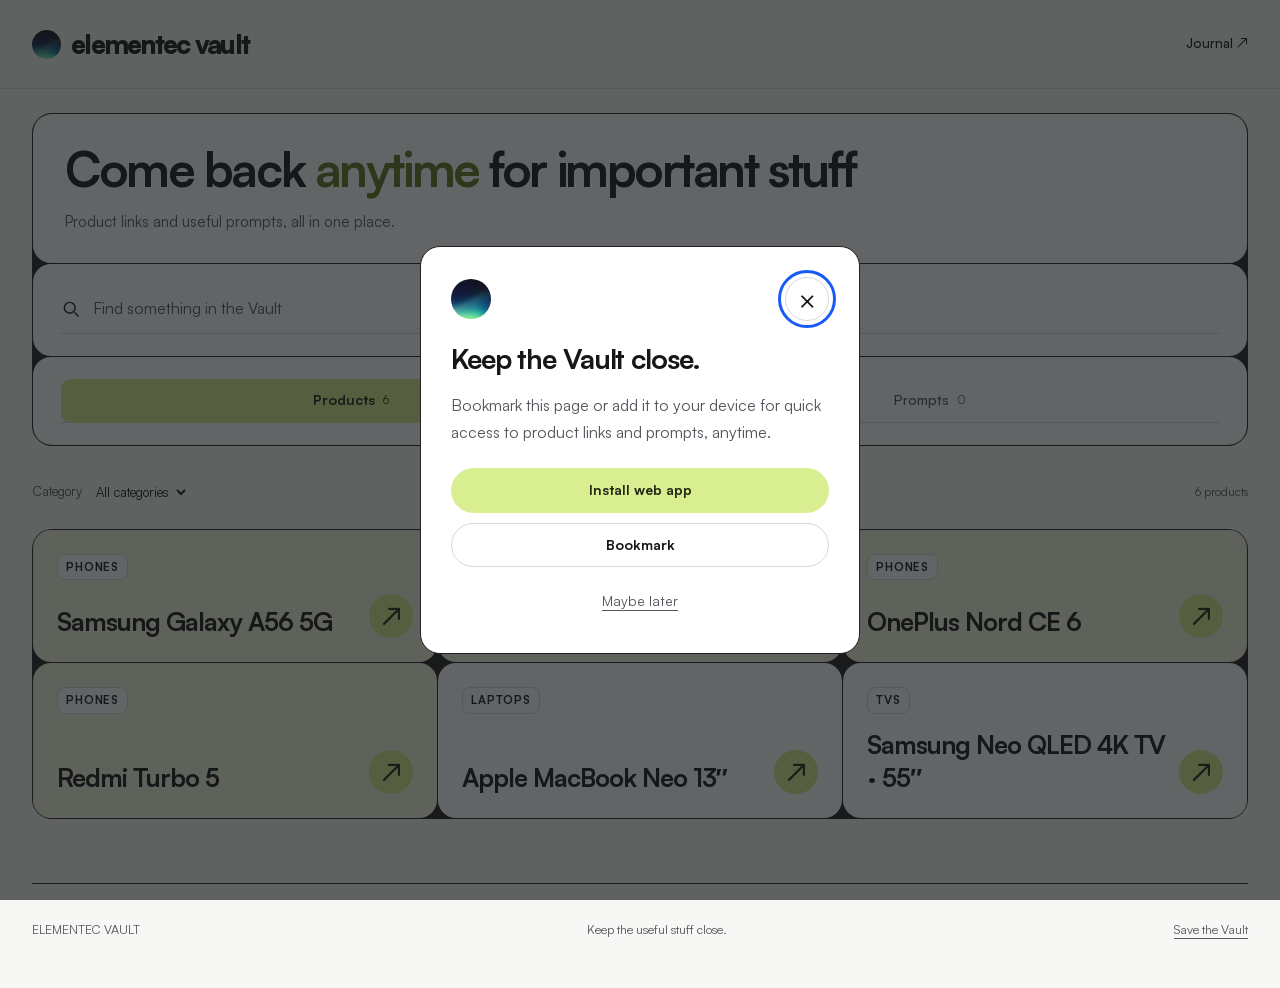
==== site/index.html @ 473de211 "Group reel products by saved Journal theme colors" ====
<!doctype html>
<html lang="en">
<head>
  <meta charset="utf-8">
  <meta name="viewport" content="width=device-width, initial-scale=1">
  <meta name="description" content="Find product links and copy useful prompts from Elementec.">
  <meta name="theme-color" content="#f7f7f5" media="(prefers-color-scheme: light)">
  <meta name="theme-color" content="#191a1c" media="(prefers-color-scheme: dark)">
  <title>Elementec Vault</title>
  <link rel="icon" href="brand/header-blue-lime.jpg" type="image/jpeg"><link rel="preload" href="fonts/Satoshi-Variable.woff2" as="font" type="font/woff2" crossorigin>
  <link rel="manifest" href="manifest.webmanifest"><link rel="apple-touch-icon" href="brand/apple-touch-icon.png"><meta name="apple-mobile-web-app-title" content="Vault">
  <link rel="stylesheet" href="styles.css?v=reel-colors-1">
  <script type="module" src="app.mjs?v=reel-colors-1"></script>
</head>
<body>
  <a class="skip" href="#library">Skip to the Vault</a>
  <header class="masthead"><a class="brand" href="./" aria-label="Elementec Vault home"><span class="brand-mark" aria-hidden="true"></span><span class="brand-text"><strong>elementec vault</strong></span></a><a class="parent-link" href="https://elementec.co/journal">Journal ↗</a></header>
  <main>
    <p id="preview-note" class="notice" hidden>Preview examples only. These are not Elementec product recommendations.</p>
    <section id="library" aria-label="The Vault">
      <div class="discovery">
    <section class="intro"><h1>Come back <span class="accent-text">anytime</span> for important stuff</h1><p>Product links and useful prompts, all in one place.</p></section>
      <div class="search-panel"><label class="search"><span class="sr-only">Search the Vault</span><svg viewBox="0 0 24 24" width="20" height="20" aria-hidden="true"><circle cx="10.5" cy="10.5" r="6.5"/><path d="m16 16 5 5"/></svg><input id="search" type="search" placeholder="Find something in the Vault" autocomplete="off"></label></div>
      <div class="toolbar"><div class="tabs" role="tablist" aria-label="Browse the Vault"><button id="products-tab" type="button" role="tab" aria-selected="true" aria-controls="results" data-type="product">Products <span id="products-count">0</span></button><button id="prompts-tab" type="button" role="tab" aria-selected="false" aria-controls="results" tabindex="-1" data-type="prompt">Prompts <span id="prompts-count">0</span></button></div></div>
      </div>
      <div class="results-heading"><label class="category-label">Category <select id="category"><option value="">All categories</option></select></label><p id="results-count" aria-live="polite"></p></div>
      <div id="results" class="results" role="tabpanel" aria-labelledby="products-tab" aria-busy="true"><p class="state">Opening the Vault…</p></div>
    </section>
  </main>
  <footer><span>ELEMENTEC VAULT</span><span>Keep the useful stuff close.</span><button id="save-vault" class="footer-save" type="button">Save the Vault</button></footer>
  <dialog id="prompt-dialog"><div class="dialog-top"><span class="eyebrow" id="prompt-category">PROMPT</span><button id="close-dialog" class="icon-button" type="button" aria-label="Close prompt">×</button></div><h2 id="prompt-title"></h2><p id="prompt-description"></p><pre id="prompt-text"></pre><div class="dialog-actions"><button id="copy-prompt" class="button primary" type="button">Copy prompt</button><button id="copy-link" class="button secondary" type="button">Copy link</button></div><p id="copy-feedback" class="feedback" aria-live="polite"></p></dialog>
  <dialog id="quick-access-dialog" class="quick-access-dialog" aria-labelledby="quick-access-title" aria-describedby="quick-access-description">
    <div class="dialog-top"><span class="brand-mark" aria-hidden="true"></span><button id="close-quick-access" class="icon-button" type="button" aria-label="Close save reminder" autofocus>×</button></div>
    <h2 id="quick-access-title">Keep the Vault close.</h2>
    <p id="quick-access-description">Bookmark this page or add it to your device for quick access to product links and prompts, anytime.</p>
    <div class="quick-access-actions"><button id="install-vault" class="button primary" type="button">Install web app</button><button id="bookmark-vault" class="button secondary" type="button">Bookmark</button></div>
    <section id="quick-help" class="quick-help" aria-live="polite" hidden><h3 id="quick-help-title"></h3><p id="quick-help-text"></p></section>
    <button id="later-quick-access" class="later-button" type="button">Maybe later</button>
  </dialog>
  <noscript><p class="notice">Enable JavaScript to browse products and copy prompts.</p></noscript>
</body>
</html>
---- site/styles.css ----
/* Match the live Elementec Journal at /journal, checked 9 October 2026. */
@font-face{font-family:Satoshi;src:url("fonts/Satoshi-Variable.woff2") format("woff2");font-style:normal;font-weight:300 900;font-display:swap}
:root{
  color-scheme:light dark;
  --canvas:#f7f7f5;--surface:#fff;--ink:#161719;--muted:#55565d;
  --line:#d9d9de;--seam:#202124;--soft:#eae9f1;--focus:#195bf4;
  --primary:#d9ed91;--primary-ink:#222a14;--accent:#607620;
  font-family:Satoshi,Arial,sans-serif;font-synthesis:none;
  color:var(--ink);background:var(--canvas);
}
@media(prefers-color-scheme:dark){:root{
  --canvas:#191a1c;--surface:#232427;--ink:#f2f2ed;--muted:#b8b9c0;
  --line:#45464c;--seam:#75777e;--soft:#2c2b38;--focus:#9bbcff;--accent:#d9ed91;
}}
*{box-sizing:border-box}body{margin:0;background:var(--canvas);line-height:1.6}
button,input,select,textarea{font:inherit}a{color:inherit}button{cursor:pointer}button:disabled{cursor:wait;opacity:.65}
:focus-visible{outline:3px solid var(--focus);outline-offset:4px}[hidden]{display:none!important}
::selection{background:var(--primary);color:var(--primary-ink)}
.masthead{max-width:1280px;margin:auto;min-height:73px;padding:14px 20px;display:flex;align-items:center;justify-content:space-between;gap:14px;border-bottom:1px solid var(--line)}
.brand{display:flex;align-items:center;gap:10px;min-height:44px;text-decoration:none}
.brand-mark{width:29px;height:29px;background:url("brand/header-blue-lime.jpg") center/cover;border-radius:50%;flex-shrink:0}
.brand-text{display:flex;align-items:center;gap:16px}.brand-text strong{font-size:1.5rem;font-weight:900;letter-spacing:-.065em;line-height:1.2}
.brand-sub{border-left:1px solid var(--line);padding-left:16px;color:var(--muted);font-size:.8rem}
.parent-link{display:inline-flex;align-items:center;gap:8px;min-height:44px;font-size:.8rem;font-weight:500;text-decoration:none}.parent-link:hover{text-decoration:underline;text-underline-offset:5px}
main{max-width:1280px;margin:auto;padding:0 20px 40px}.context-line{display:flex;justify-content:space-between;gap:14px;padding:12px 0;font-size:.72rem;color:var(--muted)}
.discovery{background:var(--seam);border:1px solid var(--seam);border-radius:20px;overflow:hidden;margin-bottom:16px}
.intro{padding:22px;background:var(--surface);border-radius:18px}.eyebrow{color:var(--ink);font-size:.72rem;font-weight:700;letter-spacing:.09em;line-height:1.6;margin:0 0 14px;text-transform:uppercase}
.intro h1{font-size:2rem;font-weight:700;line-height:1.12;letter-spacing:-.05em;overflow-wrap:anywhere;margin:0}.intro>p:last-child{display:none;color:var(--muted);font-size:.95rem;margin:14px 0 0}
.search-panel{background:var(--surface);border-radius:18px;padding:16px 18px;margin-top:1px}
.toolbar{background:var(--surface);border-radius:18px;padding:16px 18px;display:flex;flex-direction:column;gap:14px;margin-top:1px}
.tabs{display:flex;border-bottom:1px solid var(--line)}.tabs button{flex:1;display:flex;justify-content:center;align-items:center;gap:8px;min-height:44px;padding:8px 4px;border:0;border-bottom:2px solid transparent;background:transparent;color:var(--muted);font-size:.875rem;font-weight:500;margin-bottom:-1px}
.tabs button[aria-selected=true]{color:var(--primary-ink);font-weight:700;background:var(--primary);border-bottom-color:var(--primary);border-radius:10px}.tabs button[aria-selected=true] span{color:inherit}.tabs button span{color:var(--muted);font-size:.75rem;font-weight:400}
.search{display:flex;align-items:center;gap:12px;min-height:48px;border-bottom:1px solid var(--line)}.search svg{stroke:var(--ink);fill:none;stroke-width:1.7;flex-shrink:0}.search input{width:100%;min-width:0;border:0;border-radius:0;background:transparent;color:var(--ink);padding:10px 0;font-size:1rem}.search input::placeholder{color:var(--muted);opacity:1}.search input:focus{outline:none}.search:focus-within{outline:2px solid var(--focus);outline-offset:4px}
.results-heading{min-height:60px;display:grid;grid-template-columns:minmax(0,1fr) auto;align-items:center;gap:0 10px;padding:0 0 14px;font-size:.8125rem;color:var(--muted)}.results-heading p{grid-column:2;grid-row:1;margin:0;white-space:nowrap;font-size:.75rem}.category-label{display:flex;align-items:center;gap:6px;min-width:0}.category-label select{min-width:0;max-width:155px;min-height:44px;padding:8px 4px;border:0;border-radius:8px;background:var(--canvas);color:var(--ink);font-size:.8125rem}
.grid{display:grid;grid-template-columns:repeat(2,minmax(0,1fr));gap:1px;padding:1px;background:var(--seam);border-radius:20px;overflow:hidden}
.card{min-width:0;padding:14px 12px;display:flex;flex-direction:column;background:var(--surface);border-radius:18px;scroll-margin-top:24px}
.card-image{width:100%;height:clamp(100px,30vw,160px);object-fit:contain;background:#fff;border-radius:12px;margin:0 0 14px}
.card-meta{display:flex;flex-wrap:wrap;align-items:center;gap:5px 7px;margin-bottom:10px;font-size:.6875rem;color:var(--muted)}.category{display:inline-block;max-width:100%;padding:3px 8px;border:1px solid var(--line);border-radius:8px;background:var(--surface);text-transform:uppercase;letter-spacing:.075em;font-weight:700;color:var(--ink);overflow-wrap:anywhere}.affiliate-label{color:var(--muted);font-size:.6875rem}
.card h2{font-size:clamp(1rem,4.1vw,1.25rem);font-weight:700;letter-spacing:-.04em;line-height:1.3;overflow-wrap:anywhere;margin:0}
.card-bottom{margin-top:auto;display:grid;grid-template-columns:minmax(0,1fr) 44px;align-items:end;gap:8px}.card-action{display:inline-flex;align-items:center;justify-content:center;width:44px;height:44px;min-width:44px;min-height:44px;padding:0;border:0;border-radius:50%;background:var(--primary);color:var(--primary-ink);font-size:1.5rem;font-weight:700;line-height:1;text-decoration:none}.card-action:hover{filter:brightness(.95)}.card-date{font-size:.6875rem;color:var(--muted)}
.state{grid-column:1/-1;margin:0;padding:36px 22px;background:var(--surface);border-radius:18px;color:var(--muted);text-align:center;line-height:1.75}.state strong{display:block;color:var(--ink);font-size:1.25rem;font-weight:700;letter-spacing:-.04em;margin-bottom:8px}
.affiliate-note{color:var(--muted);font-size:.8125rem;line-height:1.7;margin:20px 0 0}.notice{background:var(--soft);border:1px solid var(--line);border-radius:14px;padding:16px 18px;font-size:.875rem;line-height:1.7}.feedback{color:var(--muted);font-size:.875rem;min-height:1.4em}
body>footer{width:min(1216px,calc(100% - 40px));margin:auto;padding:24px 0 36px;border-top:1px solid var(--seam);color:var(--muted);display:flex;flex-wrap:wrap;justify-content:space-between;gap:16px;font-size:.78rem}
dialog{background:var(--surface);color:var(--ink);border:1px solid var(--seam);border-radius:20px;padding:22px;width:min(650px,calc(100% - 28px));max-height:85dvh}dialog::backdrop{background:#161719aa}.dialog-top{display:flex;align-items:center;justify-content:space-between;gap:12px}.dialog-top .eyebrow{margin:0}.icon-button{width:44px;height:44px;border:1px solid var(--line);border-radius:50%;background:var(--surface);color:var(--ink);font-size:1.75rem}dialog h2{font-size:1.75rem;font-weight:700;letter-spacing:-.04em;line-height:1.25;margin:24px 0 12px}dialog>p{color:var(--muted);line-height:1.7}pre{font:inherit;font-size:1rem;white-space:pre-wrap;overflow-wrap:anywhere;line-height:1.7;padding:18px;background:var(--soft);border:1px solid var(--line);border-radius:12px;max-height:40dvh;overflow:auto}.dialog-actions{display:flex;flex-wrap:wrap;gap:10px}
.button{min-height:44px;display:inline-flex;justify-content:center;align-items:center;padding:10px 18px;border:1px solid var(--line);border-radius:100px;font-size:.875rem;font-weight:700;text-decoration:none}.primary{background:var(--primary);border-color:var(--primary);color:var(--primary-ink)}.secondary{background:var(--surface);color:var(--ink)}.sr-only{position:absolute;width:1px;height:1px;padding:0;margin:-1px;overflow:hidden;clip:rect(0,0,0,0);white-space:nowrap;border:0}.skip{position:absolute;left:16px;top:-80px;z-index:5;background:var(--surface);border-radius:8px;padding:12px 18px}.skip:focus{top:12px}
@media(min-width:601px){.masthead{padding:22px 32px}.brand-text strong{font-size:1.65rem}.parent-link{font-size:.83rem}main{padding:0 32px 64px}.context-line{padding:14px 0;font-size:.75rem}.intro{padding:28px 32px}.intro h1{font-size:clamp(2rem,3.8vw,3.1rem)}.intro>p:last-child{display:block}.toolbar,.search-panel{padding:22px 28px}.tabs,.search{min-width:0}.discovery{margin-bottom:23px}.card{padding:24px}.card-image{height:180px;margin-bottom:24px}.card-meta{font-size:.72rem;margin-bottom:14px}.card h2{font-size:1.6rem}.card-date{font-size:.75rem}body>footer{width:min(1216px,calc(100% - 64px))}dialog{padding:30px}}
@media(min-width:1050px){.grid{grid-template-columns:repeat(auto-fit,minmax(min(100%,350px),1fr))}}
@media(max-width:600px){.brand-sub,.context-line>span:last-child{display:none}}
@media(max-width:360px){main{padding-inline:14px}.masthead{padding-inline:14px}.intro{padding:20px}.intro h1{font-size:1.875rem}.card{padding:12px 10px}.category-label{font-size:.75rem}.category-label select{max-width:130px}body>footer{width:calc(100% - 28px)}}
@media(prefers-reduced-motion:reduce){*{scroll-behavior:auto!important;transition:none!important}}
/* All entries share one grid; a selected collection keeps its title inside its island. */
.results{display:flex;flex-direction:column;gap:28px}
.results>.state{border:1px solid var(--line)}
.collection-heading{display:flex;flex-wrap:wrap;justify-content:space-between;align-items:center;gap:6px 18px;padding:16px 18px}
.collection-summary{display:flex;flex-direction:column;gap:4px;min-width:0}.collection-count{font-size:.75rem;color:var(--muted)}
.collection-heading h2,.other-heading{font-size:1.25rem;font-weight:700;letter-spacing:-.04em;line-height:1.3;margin:0;overflow-wrap:anywhere}
.collection-links{display:flex;flex-wrap:wrap;gap:18px}.collection-links a{min-height:44px;display:inline-flex;align-items:center;font-size:.8125rem;font-weight:700;text-underline-offset:4px}
.other-heading{margin:0}.collection{min-width:0;background:var(--surface);border:1px solid var(--seam);border-radius:20px;overflow:hidden}.collection>.grid{border-radius:0;padding:0}.accent-text{color:var(--accent)}#library{margin-top:20px}
@media(min-width:601px){.collection-heading{padding:22px 24px}.collection-heading h2,.other-heading{font-size:1.6rem}#library{margin-top:24px}}

/* First-visit quick access reminder uses the same Journal surfaces and accent. */
.quick-access-dialog{width:min(440px,calc(100% - 28px))}.quick-access-dialog .brand-mark{width:40px;height:40px}.quick-access-dialog h2{margin-top:20px}.quick-access-dialog>p{margin-bottom:22px}.quick-access-actions{display:grid;grid-template-columns:1fr;gap:10px}.quick-help{margin-top:18px;padding:16px;background:var(--soft);border:1px solid var(--line);border-radius:14px}.quick-help h3{margin:0 0 8px;font-size:1rem}.quick-help p{margin:0;font-size:.9rem;line-height:1.7;color:var(--muted)}.later-button,.footer-save{border:0;background:transparent;color:var(--muted);font-size:.875rem;min-height:44px;padding:8px 0;cursor:pointer;text-decoration:underline;text-underline-offset:4px}.later-button{display:block;margin:12px auto 0}.footer-save{font-size:.78rem;padding:0}body>footer{align-items:center}

.results>.grid{width:100%}@media(min-width:601px){.results-heading{display:flex;gap:16px}.results-heading p{margin-left:auto}}

/* Reel colors use existing Journal lavender, lime, and blue theme tokens. */
.card[data-reel-color="lavender"]{background:var(--soft)}.card[data-reel-color="lime"]{background:color-mix(in srgb,var(--primary) 30%,var(--surface))}.card[data-reel-color="blue"]{background:color-mix(in srgb,var(--focus) 20%,var(--surface))}
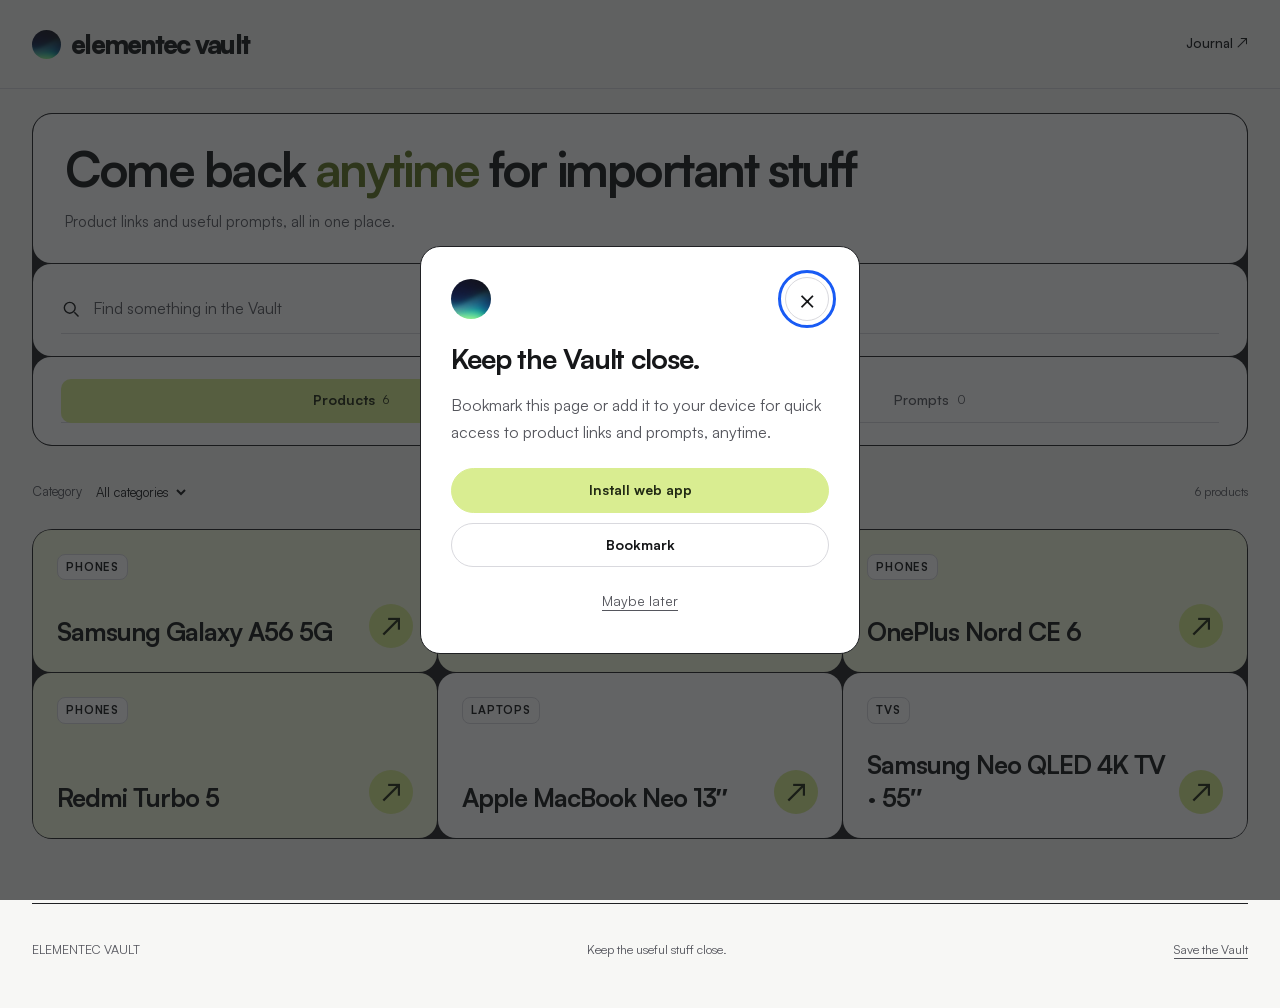
==== commit 41a136b0: "Overlay category badges on card images" ====
--- a/site/index.html
+++ b/site/index.html
@@ -9,8 +9,8 @@
   <title>Elementec Vault</title>
   <link rel="icon" href="brand/header-blue-lime.jpg" type="image/jpeg"><link rel="preload" href="fonts/Satoshi-Variable.woff2" as="font" type="font/woff2" crossorigin>
   <link rel="manifest" href="manifest.webmanifest"><link rel="apple-touch-icon" href="brand/apple-touch-icon.png"><meta name="apple-mobile-web-app-title" content="Vault">
-  <link rel="stylesheet" href="styles.css?v=reel-colors-1">
-  <script type="module" src="app.mjs?v=reel-colors-1"></script>
+  <link rel="stylesheet" href="styles.css?v=category-overlay-1">
+  <script type="module" src="app.mjs?v=category-overlay-1"></script>
 </head>
 <body>
   <a class="skip" href="#library">Skip to the Vault</a>
--- a/site/styles.css
+++ b/site/styles.css
@@ -34,8 +34,8 @@
 .results-heading{min-height:60px;display:grid;grid-template-columns:minmax(0,1fr) auto;align-items:center;gap:0 10px;padding:0 0 14px;font-size:.8125rem;color:var(--muted)}.results-heading p{grid-column:2;grid-row:1;margin:0;white-space:nowrap;font-size:.75rem}.category-label{display:flex;align-items:center;gap:6px;min-width:0}.category-label select{min-width:0;max-width:155px;min-height:44px;padding:8px 4px;border:0;border-radius:8px;background:var(--canvas);color:var(--ink);font-size:.8125rem}
 .grid{display:grid;grid-template-columns:repeat(2,minmax(0,1fr));gap:1px;padding:1px;background:var(--seam);border-radius:20px;overflow:hidden}
 .card{min-width:0;padding:14px 12px;display:flex;flex-direction:column;background:var(--surface);border-radius:18px;scroll-margin-top:24px}
-.card-image{width:100%;height:clamp(100px,30vw,160px);object-fit:contain;background:#fff;border-radius:12px;margin:0 0 14px}
-.card-meta{display:flex;flex-wrap:wrap;align-items:center;gap:5px 7px;margin-bottom:10px;font-size:.6875rem;color:var(--muted)}.category{display:inline-block;max-width:100%;padding:3px 8px;border:1px solid var(--line);border-radius:8px;background:var(--surface);text-transform:uppercase;letter-spacing:.075em;font-weight:700;color:var(--ink);overflow-wrap:anywhere}.affiliate-label{color:var(--muted);font-size:.6875rem}
+.card-media{position:relative;margin-bottom:14px;font-size:.6875rem}.card-image{display:block;width:100%;height:clamp(100px,30vw,160px);object-fit:contain;background:#fff;border-radius:12px}.card-media.has-image>.category{position:absolute;top:8px;left:8px;max-width:calc(100% - 16px)}
+.category{display:inline-block;max-width:100%;padding:3px 8px;border:1px solid var(--line);border-radius:8px;background:var(--surface);text-transform:uppercase;letter-spacing:.075em;font-weight:700;color:var(--ink);overflow-wrap:anywhere}.affiliate-label{color:var(--muted);font-size:.6875rem}
 .card h2{font-size:clamp(1rem,4.1vw,1.25rem);font-weight:700;letter-spacing:-.04em;line-height:1.3;overflow-wrap:anywhere;margin:0}
 .card-bottom{margin-top:auto;display:grid;grid-template-columns:minmax(0,1fr) 44px;align-items:end;gap:8px}.card-action{display:inline-flex;align-items:center;justify-content:center;width:44px;height:44px;min-width:44px;min-height:44px;padding:0;border:0;border-radius:50%;background:var(--primary);color:var(--primary-ink);font-size:1.5rem;font-weight:700;line-height:1;text-decoration:none}.card-action:hover{filter:brightness(.95)}.card-date{font-size:.6875rem;color:var(--muted)}
 .state{grid-column:1/-1;margin:0;padding:36px 22px;background:var(--surface);border-radius:18px;color:var(--muted);text-align:center;line-height:1.75}.state strong{display:block;color:var(--ink);font-size:1.25rem;font-weight:700;letter-spacing:-.04em;margin-bottom:8px}
@@ -43,7 +43,7 @@
 body>footer{width:min(1216px,calc(100% - 40px));margin:auto;padding:24px 0 36px;border-top:1px solid var(--seam);color:var(--muted);display:flex;flex-wrap:wrap;justify-content:space-between;gap:16px;font-size:.78rem}
 dialog{background:var(--surface);color:var(--ink);border:1px solid var(--seam);border-radius:20px;padding:22px;width:min(650px,calc(100% - 28px));max-height:85dvh}dialog::backdrop{background:#161719aa}.dialog-top{display:flex;align-items:center;justify-content:space-between;gap:12px}.dialog-top .eyebrow{margin:0}.icon-button{width:44px;height:44px;border:1px solid var(--line);border-radius:50%;background:var(--surface);color:var(--ink);font-size:1.75rem}dialog h2{font-size:1.75rem;font-weight:700;letter-spacing:-.04em;line-height:1.25;margin:24px 0 12px}dialog>p{color:var(--muted);line-height:1.7}pre{font:inherit;font-size:1rem;white-space:pre-wrap;overflow-wrap:anywhere;line-height:1.7;padding:18px;background:var(--soft);border:1px solid var(--line);border-radius:12px;max-height:40dvh;overflow:auto}.dialog-actions{display:flex;flex-wrap:wrap;gap:10px}
 .button{min-height:44px;display:inline-flex;justify-content:center;align-items:center;padding:10px 18px;border:1px solid var(--line);border-radius:100px;font-size:.875rem;font-weight:700;text-decoration:none}.primary{background:var(--primary);border-color:var(--primary);color:var(--primary-ink)}.secondary{background:var(--surface);color:var(--ink)}.sr-only{position:absolute;width:1px;height:1px;padding:0;margin:-1px;overflow:hidden;clip:rect(0,0,0,0);white-space:nowrap;border:0}.skip{position:absolute;left:16px;top:-80px;z-index:5;background:var(--surface);border-radius:8px;padding:12px 18px}.skip:focus{top:12px}
-@media(min-width:601px){.masthead{padding:22px 32px}.brand-text strong{font-size:1.65rem}.parent-link{font-size:.83rem}main{padding:0 32px 64px}.context-line{padding:14px 0;font-size:.75rem}.intro{padding:28px 32px}.intro h1{font-size:clamp(2rem,3.8vw,3.1rem)}.intro>p:last-child{display:block}.toolbar,.search-panel{padding:22px 28px}.tabs,.search{min-width:0}.discovery{margin-bottom:23px}.card{padding:24px}.card-image{height:180px;margin-bottom:24px}.card-meta{font-size:.72rem;margin-bottom:14px}.card h2{font-size:1.6rem}.card-date{font-size:.75rem}body>footer{width:min(1216px,calc(100% - 64px))}dialog{padding:30px}}
+@media(min-width:601px){.masthead{padding:22px 32px}.brand-text strong{font-size:1.65rem}.parent-link{font-size:.83rem}main{padding:0 32px 64px}.context-line{padding:14px 0;font-size:.75rem}.intro{padding:28px 32px}.intro h1{font-size:clamp(2rem,3.8vw,3.1rem)}.intro>p:last-child{display:block}.toolbar,.search-panel{padding:22px 28px}.tabs,.search{min-width:0}.discovery{margin-bottom:23px}.card{padding:24px}.card-image{height:180px}.card-media{font-size:.72rem;margin-bottom:24px}.card h2{font-size:1.6rem}.card-date{font-size:.75rem}body>footer{width:min(1216px,calc(100% - 64px))}dialog{padding:30px}}
 @media(min-width:1050px){.grid{grid-template-columns:repeat(auto-fit,minmax(min(100%,350px),1fr))}}
 @media(max-width:600px){.brand-sub,.context-line>span:last-child{display:none}}
 @media(max-width:360px){main{padding-inline:14px}.masthead{padding-inline:14px}.intro{padding:20px}.intro h1{font-size:1.875rem}.card{padding:12px 10px}.category-label{font-size:.75rem}.category-label select{max-width:130px}body>footer{width:calc(100% - 28px)}}
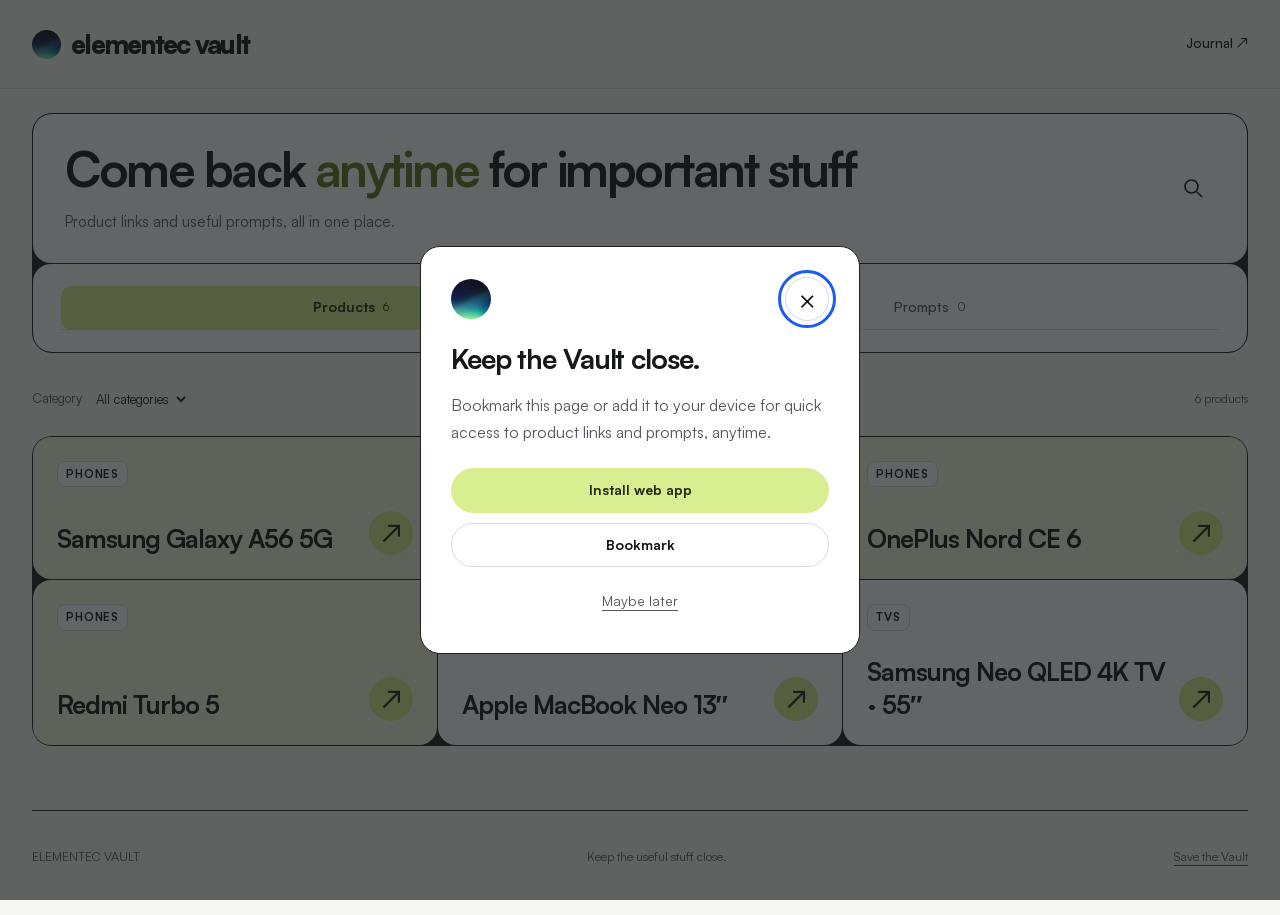
==== commit 1caa7b96: "Replace headline with search on icon tap" ====
--- a/site/index.html
+++ b/site/index.html
@@ -9,8 +9,8 @@
   <title>Elementec Vault</title>
   <link rel="icon" href="brand/header-blue-lime.jpg" type="image/jpeg"><link rel="preload" href="fonts/Satoshi-Variable.woff2" as="font" type="font/woff2" crossorigin>
   <link rel="manifest" href="manifest.webmanifest"><link rel="apple-touch-icon" href="brand/apple-touch-icon.png"><meta name="apple-mobile-web-app-title" content="Vault">
-  <link rel="stylesheet" href="styles.css?v=category-overlay-1">
-  <script type="module" src="app.mjs?v=category-overlay-1"></script>
+  <link rel="stylesheet" href="styles.css?v=inline-search-1">
+  <script type="module" src="app.mjs?v=inline-search-1"></script>
 </head>
 <body>
   <a class="skip" href="#library">Skip to the Vault</a>
@@ -19,8 +19,12 @@
     <p id="preview-note" class="notice" hidden>Preview examples only. These are not Elementec product recommendations.</p>
     <section id="library" aria-label="The Vault">
       <div class="discovery">
-    <section class="intro"><h1>Come back <span class="accent-text">anytime</span> for important stuff</h1><p>Product links and useful prompts, all in one place.</p></section>
-      <div class="search-panel"><label class="search"><span class="sr-only">Search the Vault</span><svg viewBox="0 0 24 24" width="20" height="20" aria-hidden="true"><circle cx="10.5" cy="10.5" r="6.5"/><path d="m16 16 5 5"/></svg><input id="search" type="search" placeholder="Find something in the Vault" autocomplete="off"></label></div>
+    <section class="intro">
+      <div id="intro-copy" class="intro-copy"><h1>Come back <span class="accent-text">anytime</span> for important stuff</h1><p>Product links and useful prompts, all in one place.</p></div>
+      <button id="open-search" class="search-toggle" type="button" aria-label="Search the Vault" aria-controls="search-field" aria-expanded="false"><svg viewBox="0 0 24 24" width="24" height="24" aria-hidden="true"><circle cx="10.5" cy="10.5" r="6.5"/><path d="m16 16 5 5"/></svg></button>
+      <label id="search-field" class="search" hidden><span class="sr-only">Search the Vault</span><input id="search" type="search" placeholder="Search the Vault" autocomplete="off"></label>
+      <button id="close-search" class="search-toggle" type="button" aria-label="Close search" hidden><svg viewBox="0 0 24 24" width="24" height="24" aria-hidden="true"><path d="m6 6 12 12M18 6 6 18"/></svg></button>
+    </section>
       <div class="toolbar"><div class="tabs" role="tablist" aria-label="Browse the Vault"><button id="products-tab" type="button" role="tab" aria-selected="true" aria-controls="results" data-type="product">Products <span id="products-count">0</span></button><button id="prompts-tab" type="button" role="tab" aria-selected="false" aria-controls="results" tabindex="-1" data-type="prompt">Prompts <span id="prompts-count">0</span></button></div></div>
       </div>
       <div class="results-heading"><label class="category-label">Category <select id="category"><option value="">All categories</option></select></label><p id="results-count" aria-live="polite"></p></div>
--- a/site/styles.css
+++ b/site/styles.css
@@ -24,9 +24,8 @@
 .parent-link{display:inline-flex;align-items:center;gap:8px;min-height:44px;font-size:.8rem;font-weight:500;text-decoration:none}.parent-link:hover{text-decoration:underline;text-underline-offset:5px}
 main{max-width:1280px;margin:auto;padding:0 20px 40px}.context-line{display:flex;justify-content:space-between;gap:14px;padding:12px 0;font-size:.72rem;color:var(--muted)}
 .discovery{background:var(--seam);border:1px solid var(--seam);border-radius:20px;overflow:hidden;margin-bottom:16px}
-.intro{padding:22px;background:var(--surface);border-radius:18px}.eyebrow{color:var(--ink);font-size:.72rem;font-weight:700;letter-spacing:.09em;line-height:1.6;margin:0 0 14px;text-transform:uppercase}
-.intro h1{font-size:2rem;font-weight:700;line-height:1.12;letter-spacing:-.05em;overflow-wrap:anywhere;margin:0}.intro>p:last-child{display:none;color:var(--muted);font-size:.95rem;margin:14px 0 0}
-.search-panel{background:var(--surface);border-radius:18px;padding:16px 18px;margin-top:1px}
+.intro{padding:22px;background:var(--surface);border-radius:18px;display:grid;grid-template-columns:minmax(0,1fr) 44px;align-items:center;gap:14px}.intro-copy{min-width:0}.search-toggle{display:inline-flex;align-items:center;justify-content:center;width:44px;height:44px;padding:0;border:0;border-radius:50%;background:transparent;color:var(--ink)}.search-toggle:hover{background:var(--soft)}.search-toggle svg{stroke:currentColor;fill:none;stroke-width:1.7}.eyebrow{color:var(--ink);font-size:.72rem;font-weight:700;letter-spacing:.09em;line-height:1.6;margin:0 0 14px;text-transform:uppercase}
+.intro h1{font-size:2rem;font-weight:700;line-height:1.12;letter-spacing:-.05em;overflow-wrap:anywhere;margin:0}.intro-copy>p:last-child{display:none;color:var(--muted);font-size:.95rem;margin:14px 0 0}
 .toolbar{background:var(--surface);border-radius:18px;padding:16px 18px;display:flex;flex-direction:column;gap:14px;margin-top:1px}
 .tabs{display:flex;border-bottom:1px solid var(--line)}.tabs button{flex:1;display:flex;justify-content:center;align-items:center;gap:8px;min-height:44px;padding:8px 4px;border:0;border-bottom:2px solid transparent;background:transparent;color:var(--muted);font-size:.875rem;font-weight:500;margin-bottom:-1px}
 .tabs button[aria-selected=true]{color:var(--primary-ink);font-weight:700;background:var(--primary);border-bottom-color:var(--primary);border-radius:10px}.tabs button[aria-selected=true] span{color:inherit}.tabs button span{color:var(--muted);font-size:.75rem;font-weight:400}
@@ -43,7 +42,7 @@
 body>footer{width:min(1216px,calc(100% - 40px));margin:auto;padding:24px 0 36px;border-top:1px solid var(--seam);color:var(--muted);display:flex;flex-wrap:wrap;justify-content:space-between;gap:16px;font-size:.78rem}
 dialog{background:var(--surface);color:var(--ink);border:1px solid var(--seam);border-radius:20px;padding:22px;width:min(650px,calc(100% - 28px));max-height:85dvh}dialog::backdrop{background:#161719aa}.dialog-top{display:flex;align-items:center;justify-content:space-between;gap:12px}.dialog-top .eyebrow{margin:0}.icon-button{width:44px;height:44px;border:1px solid var(--line);border-radius:50%;background:var(--surface);color:var(--ink);font-size:1.75rem}dialog h2{font-size:1.75rem;font-weight:700;letter-spacing:-.04em;line-height:1.25;margin:24px 0 12px}dialog>p{color:var(--muted);line-height:1.7}pre{font:inherit;font-size:1rem;white-space:pre-wrap;overflow-wrap:anywhere;line-height:1.7;padding:18px;background:var(--soft);border:1px solid var(--line);border-radius:12px;max-height:40dvh;overflow:auto}.dialog-actions{display:flex;flex-wrap:wrap;gap:10px}
 .button{min-height:44px;display:inline-flex;justify-content:center;align-items:center;padding:10px 18px;border:1px solid var(--line);border-radius:100px;font-size:.875rem;font-weight:700;text-decoration:none}.primary{background:var(--primary);border-color:var(--primary);color:var(--primary-ink)}.secondary{background:var(--surface);color:var(--ink)}.sr-only{position:absolute;width:1px;height:1px;padding:0;margin:-1px;overflow:hidden;clip:rect(0,0,0,0);white-space:nowrap;border:0}.skip{position:absolute;left:16px;top:-80px;z-index:5;background:var(--surface);border-radius:8px;padding:12px 18px}.skip:focus{top:12px}
-@media(min-width:601px){.masthead{padding:22px 32px}.brand-text strong{font-size:1.65rem}.parent-link{font-size:.83rem}main{padding:0 32px 64px}.context-line{padding:14px 0;font-size:.75rem}.intro{padding:28px 32px}.intro h1{font-size:clamp(2rem,3.8vw,3.1rem)}.intro>p:last-child{display:block}.toolbar,.search-panel{padding:22px 28px}.tabs,.search{min-width:0}.discovery{margin-bottom:23px}.card{padding:24px}.card-image{height:180px}.card-media{font-size:.72rem;margin-bottom:24px}.card h2{font-size:1.6rem}.card-date{font-size:.75rem}body>footer{width:min(1216px,calc(100% - 64px))}dialog{padding:30px}}
+@media(min-width:601px){.masthead{padding:22px 32px}.brand-text strong{font-size:1.65rem}.parent-link{font-size:.83rem}main{padding:0 32px 64px}.context-line{padding:14px 0;font-size:.75rem}.intro{padding:28px 32px}.intro h1{font-size:clamp(2rem,3.8vw,3.1rem)}.intro-copy>p:last-child{display:block}.toolbar{padding:22px 28px}.tabs,.search{min-width:0}.discovery{margin-bottom:23px}.card{padding:24px}.card-image{height:180px}.card-media{font-size:.72rem;margin-bottom:24px}.card h2{font-size:1.6rem}.card-date{font-size:.75rem}body>footer{width:min(1216px,calc(100% - 64px))}dialog{padding:30px}}
 @media(min-width:1050px){.grid{grid-template-columns:repeat(auto-fit,minmax(min(100%,350px),1fr))}}
 @media(max-width:600px){.brand-sub,.context-line>span:last-child{display:none}}
 @media(max-width:360px){main{padding-inline:14px}.masthead{padding-inline:14px}.intro{padding:20px}.intro h1{font-size:1.875rem}.card{padding:12px 10px}.category-label{font-size:.75rem}.category-label select{max-width:130px}body>footer{width:calc(100% - 28px)}}
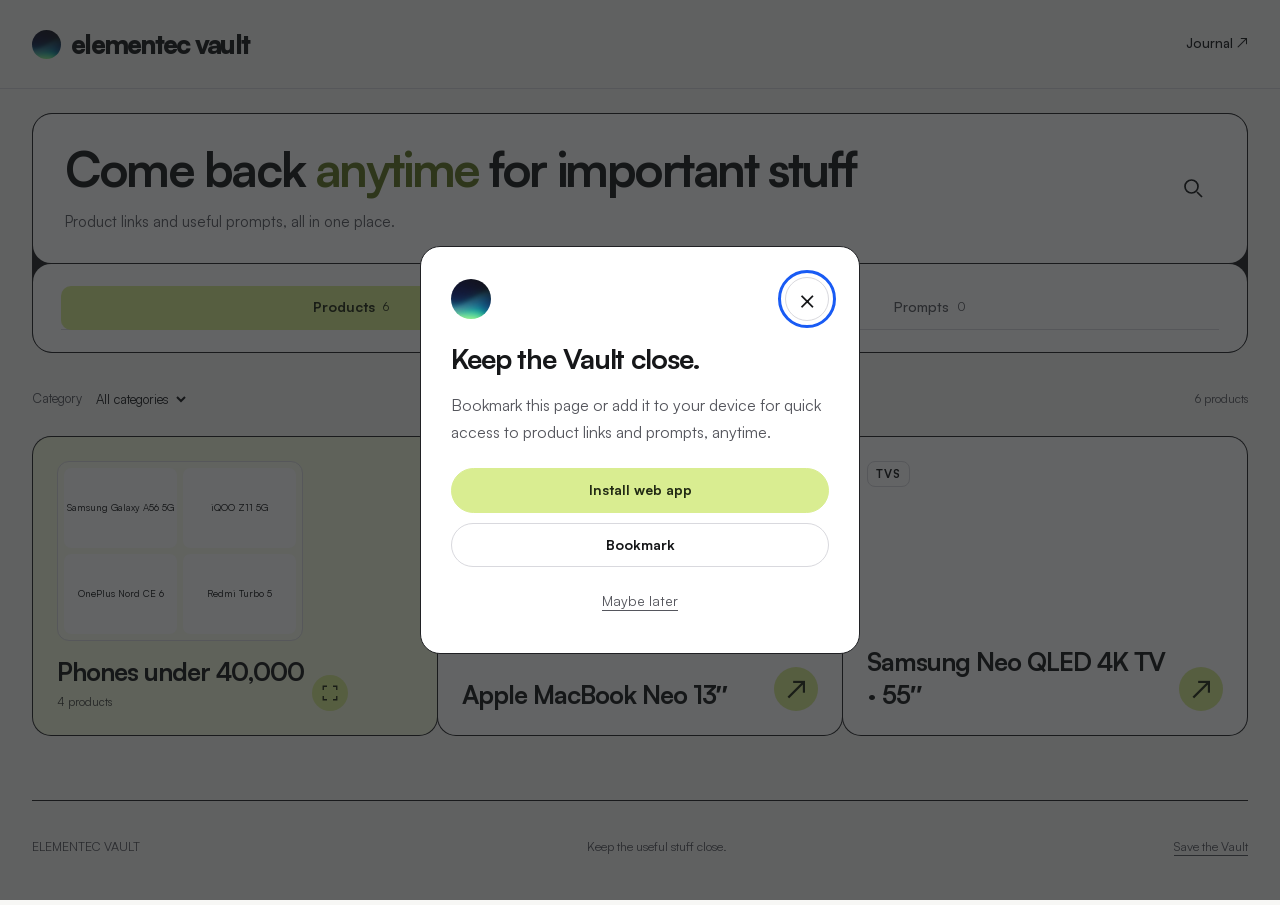
==== commit 0c47abad: "Publish expandable reel product folders" ====
--- a/site/index.html
+++ b/site/index.html
@@ -9,8 +9,8 @@
   <title>Elementec Vault</title>
   <link rel="icon" href="brand/header-blue-lime.jpg" type="image/jpeg"><link rel="preload" href="fonts/Satoshi-Variable.woff2" as="font" type="font/woff2" crossorigin>
   <link rel="manifest" href="manifest.webmanifest"><link rel="apple-touch-icon" href="brand/apple-touch-icon.png"><meta name="apple-mobile-web-app-title" content="Vault">
-  <link rel="stylesheet" href="styles.css?v=inline-search-1">
-  <script type="module" src="app.mjs?v=inline-search-1"></script>
+  <link rel="stylesheet" href="styles.css?v=reel-folders-1">
+  <script type="module" src="app.mjs?v=reel-folders-1"></script>
 </head>
 <body>
   <a class="skip" href="#library">Skip to the Vault</a>
@@ -32,6 +32,10 @@
     </section>
   </main>
   <footer><span>ELEMENTEC VAULT</span><span>Keep the useful stuff close.</span><button id="save-vault" class="footer-save" type="button">Save the Vault</button></footer>
+  <dialog id="folder-dialog" class="folder-dialog" aria-labelledby="folder-title">
+    <div class="folder-dialog-top"><h2 id="folder-title"></h2><button id="close-folder" class="icon-button" type="button" aria-label="Close collection" autofocus>×</button></div>
+    <div id="folder-products" class="grid"></div>
+  </dialog>
   <dialog id="prompt-dialog"><div class="dialog-top"><span class="eyebrow" id="prompt-category">PROMPT</span><button id="close-dialog" class="icon-button" type="button" aria-label="Close prompt">×</button></div><h2 id="prompt-title"></h2><p id="prompt-description"></p><pre id="prompt-text"></pre><div class="dialog-actions"><button id="copy-prompt" class="button primary" type="button">Copy prompt</button><button id="copy-link" class="button secondary" type="button">Copy link</button></div><p id="copy-feedback" class="feedback" aria-live="polite"></p></dialog>
   <dialog id="quick-access-dialog" class="quick-access-dialog" aria-labelledby="quick-access-title" aria-describedby="quick-access-description">
     <div class="dialog-top"><span class="brand-mark" aria-hidden="true"></span><button id="close-quick-access" class="icon-button" type="button" aria-label="Close save reminder" autofocus>×</button></div>
--- a/site/styles.css
+++ b/site/styles.css
@@ -64,3 +64,16 @@
 
 /* Reel colors use existing Journal lavender, lime, and blue theme tokens. */
 .card[data-reel-color="lavender"]{background:var(--soft)}.card[data-reel-color="lime"]{background:color-mix(in srgb,var(--primary) 30%,var(--surface))}.card[data-reel-color="blue"]{background:color-mix(in srgb,var(--focus) 20%,var(--surface))}
+
+/* Interactive reel folder exploration. */
+.folder-card{border:0;text-align:left;color:var(--ink);gap:14px;transition:filter .15s ease}.folder-card:hover{filter:brightness(.97)}.folder-card:focus-visible{outline-offset:-4px}
+.folder-previews{display:grid;grid-template-columns:repeat(2,minmax(0,1fr));grid-template-rows:repeat(2,minmax(0,1fr));gap:6px;height:clamp(100px,30vw,160px);padding:6px;background:color-mix(in srgb,var(--surface) 45%,transparent);border:1px solid var(--line);border-radius:12px}
+.folder-preview{display:flex;align-items:center;justify-content:center;min-width:0;min-height:0;background:#fff;border-radius:7px;overflow:hidden;font-size:.6rem;padding:3px;color:#161719}.folder-preview img{width:100%;height:100%;object-fit:contain}.folder-more{font-size:1.3rem;font-weight:700;background:var(--surface);color:var(--ink)}
+.folder-bottom{display:flex;align-items:end;gap:8px;margin-top:auto}.folder-copy{display:flex;flex-direction:column;gap:5px;min-width:0;flex:1}.folder-title{font-size:clamp(1rem,4.1vw,1.25rem);font-weight:700;letter-spacing:-.04em;line-height:1.3;overflow-wrap:anywhere}.folder-count{font-size:.72rem;color:var(--ink);opacity:.8}.folder-expand{display:flex;align-items:center;justify-content:center;width:36px;height:36px;flex-shrink:0;background:var(--primary);color:var(--primary-ink);border-radius:50%;font-size:1.6rem;line-height:1}
+.folder-dialog{width:min(650px,calc(100% - 24px));max-height:90dvh;padding:12px;overflow:auto}.folder-dialog-top{display:flex;align-items:start;justify-content:space-between;gap:16px;padding:8px 6px 18px}.folder-dialog-top h2{margin:0;font-size:1.4rem;line-height:1.3}.folder-dialog-top .icon-button{flex-shrink:0}.folder-dialog .card{padding:12px 10px}.folder-dialog .card h2{font-size:1rem}.folder-dialog .card-image{height:clamp(100px,30vw,160px)}.folder-dialog .grid{grid-template-columns:repeat(2,minmax(0,1fr))}
+@media(min-width:601px){.folder-previews{height:180px}.folder-title{font-size:1.6rem}.folder-dialog{padding:18px}.folder-dialog-top h2{font-size:1.75rem}.folder-dialog .card{padding:18px}.folder-dialog .card h2{font-size:1.25rem}}
+@media(prefers-reduced-motion:reduce){.folder-card{transition:none}}
+
+.folder-expand svg{width:18px;height:18px;stroke:currentColor;stroke-width:1.8;fill:none}
+
+.results>.grid{background:transparent;overflow:visible}.results>.grid>.card{box-shadow:0 0 0 1px var(--seam)}body.folder-open{overflow:hidden}
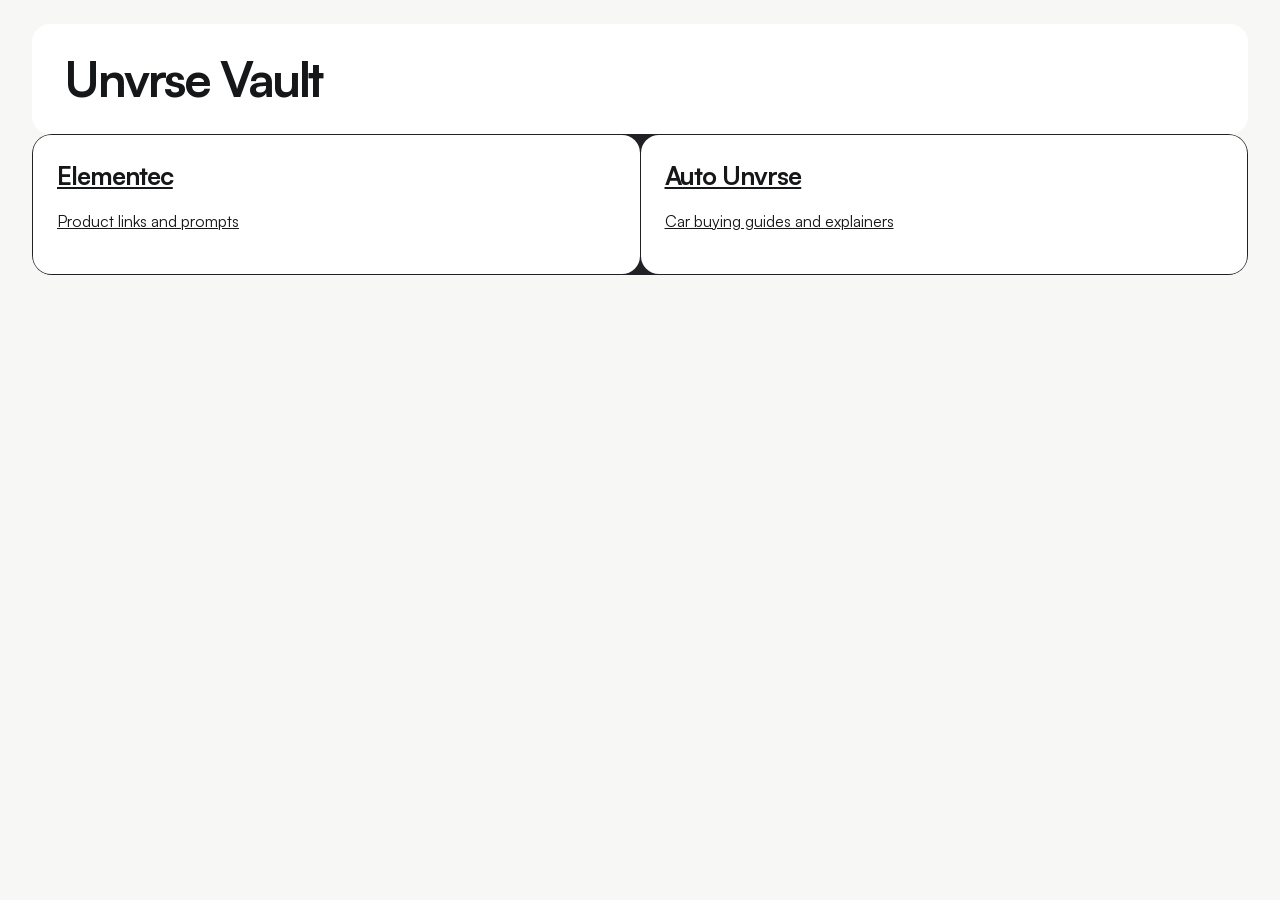
==== commit 87ac1b10: "Launch Auto Unvrse Vault and shared directory" ====
--- a/site/index.html
+++ b/site/index.html
@@ -3,48 +3,26 @@
 <head>
   <meta charset="utf-8">
   <meta name="viewport" content="width=device-width, initial-scale=1">
-  <meta name="description" content="Find product links and copy useful prompts from Elementec.">
-  <meta name="theme-color" content="#f7f7f5" media="(prefers-color-scheme: light)">
-  <meta name="theme-color" content="#191a1c" media="(prefers-color-scheme: dark)">
-  <title>Elementec Vault</title>
-  <link rel="icon" href="brand/header-blue-lime.jpg" type="image/jpeg"><link rel="preload" href="fonts/Satoshi-Variable.woff2" as="font" type="font/woff2" crossorigin>
-  <link rel="manifest" href="manifest.webmanifest"><link rel="apple-touch-icon" href="brand/apple-touch-icon.png"><meta name="apple-mobile-web-app-title" content="Vault">
-  <link rel="stylesheet" href="styles.css?v=reel-folders-1">
-  <script type="module" src="app.mjs?v=reel-folders-1"></script>
+  <meta name="description" content="Browse the Elementec and Auto Unvrse vaults.">
+  <title>Unvrse Vault</title>
+  <script src="./legacy-root.js"></script>
+  <link rel="stylesheet" href="./styles.css?v=reel-folders-1">
 </head>
 <body>
-  <a class="skip" href="#library">Skip to the Vault</a>
-  <header class="masthead"><a class="brand" href="./" aria-label="Elementec Vault home"><span class="brand-mark" aria-hidden="true"></span><span class="brand-text"><strong>elementec vault</strong></span></a><a class="parent-link" href="https://elementec.co/journal">Journal ↗</a></header>
-  <main>
-    <p id="preview-note" class="notice" hidden>Preview examples only. These are not Elementec product recommendations.</p>
-    <section id="library" aria-label="The Vault">
-      <div class="discovery">
+  <main id="library">
     <section class="intro">
-      <div id="intro-copy" class="intro-copy"><h1>Come back <span class="accent-text">anytime</span> for important stuff</h1><p>Product links and useful prompts, all in one place.</p></div>
-      <button id="open-search" class="search-toggle" type="button" aria-label="Search the Vault" aria-controls="search-field" aria-expanded="false"><svg viewBox="0 0 24 24" width="24" height="24" aria-hidden="true"><circle cx="10.5" cy="10.5" r="6.5"/><path d="m16 16 5 5"/></svg></button>
-      <label id="search-field" class="search" hidden><span class="sr-only">Search the Vault</span><input id="search" type="search" placeholder="Search the Vault" autocomplete="off"></label>
-      <button id="close-search" class="search-toggle" type="button" aria-label="Close search" hidden><svg viewBox="0 0 24 24" width="24" height="24" aria-hidden="true"><path d="m6 6 12 12M18 6 6 18"/></svg></button>
+      <div class="intro-copy"><h1>Unvrse Vault</h1></div>
     </section>
-      <div class="toolbar"><div class="tabs" role="tablist" aria-label="Browse the Vault"><button id="products-tab" type="button" role="tab" aria-selected="true" aria-controls="results" data-type="product">Products <span id="products-count">0</span></button><button id="prompts-tab" type="button" role="tab" aria-selected="false" aria-controls="results" tabindex="-1" data-type="prompt">Prompts <span id="prompts-count">0</span></button></div></div>
-      </div>
-      <div class="results-heading"><label class="category-label">Category <select id="category"><option value="">All categories</option></select></label><p id="results-count" aria-live="polite"></p></div>
-      <div id="results" class="results" role="tabpanel" aria-labelledby="products-tab" aria-busy="true"><p class="state">Opening the Vault…</p></div>
-    </section>
+    <nav class="grid" aria-label="Vaults">
+      <a class="card" href="./elementec/">
+        <h2>Elementec</h2>
+        <p>Product links and prompts</p>
+      </a>
+      <a class="card" href="./auto/">
+        <h2>Auto Unvrse</h2>
+        <p>Car buying guides and explainers</p>
+      </a>
+    </nav>
   </main>
-  <footer><span>ELEMENTEC VAULT</span><span>Keep the useful stuff close.</span><button id="save-vault" class="footer-save" type="button">Save the Vault</button></footer>
-  <dialog id="folder-dialog" class="folder-dialog" aria-labelledby="folder-title">
-    <div class="folder-dialog-top"><h2 id="folder-title"></h2><button id="close-folder" class="icon-button" type="button" aria-label="Close collection" autofocus>×</button></div>
-    <div id="folder-products" class="grid"></div>
-  </dialog>
-  <dialog id="prompt-dialog"><div class="dialog-top"><span class="eyebrow" id="prompt-category">PROMPT</span><button id="close-dialog" class="icon-button" type="button" aria-label="Close prompt">×</button></div><h2 id="prompt-title"></h2><p id="prompt-description"></p><pre id="prompt-text"></pre><div class="dialog-actions"><button id="copy-prompt" class="button primary" type="button">Copy prompt</button><button id="copy-link" class="button secondary" type="button">Copy link</button></div><p id="copy-feedback" class="feedback" aria-live="polite"></p></dialog>
-  <dialog id="quick-access-dialog" class="quick-access-dialog" aria-labelledby="quick-access-title" aria-describedby="quick-access-description">
-    <div class="dialog-top"><span class="brand-mark" aria-hidden="true"></span><button id="close-quick-access" class="icon-button" type="button" aria-label="Close save reminder" autofocus>×</button></div>
-    <h2 id="quick-access-title">Keep the Vault close.</h2>
-    <p id="quick-access-description">Bookmark this page or add it to your device for quick access to product links and prompts, anytime.</p>
-    <div class="quick-access-actions"><button id="install-vault" class="button primary" type="button">Install web app</button><button id="bookmark-vault" class="button secondary" type="button">Bookmark</button></div>
-    <section id="quick-help" class="quick-help" aria-live="polite" hidden><h3 id="quick-help-title"></h3><p id="quick-help-text"></p></section>
-    <button id="later-quick-access" class="later-button" type="button">Maybe later</button>
-  </dialog>
-  <noscript><p class="notice">Enable JavaScript to browse products and copy prompts.</p></noscript>
 </body>
 </html>
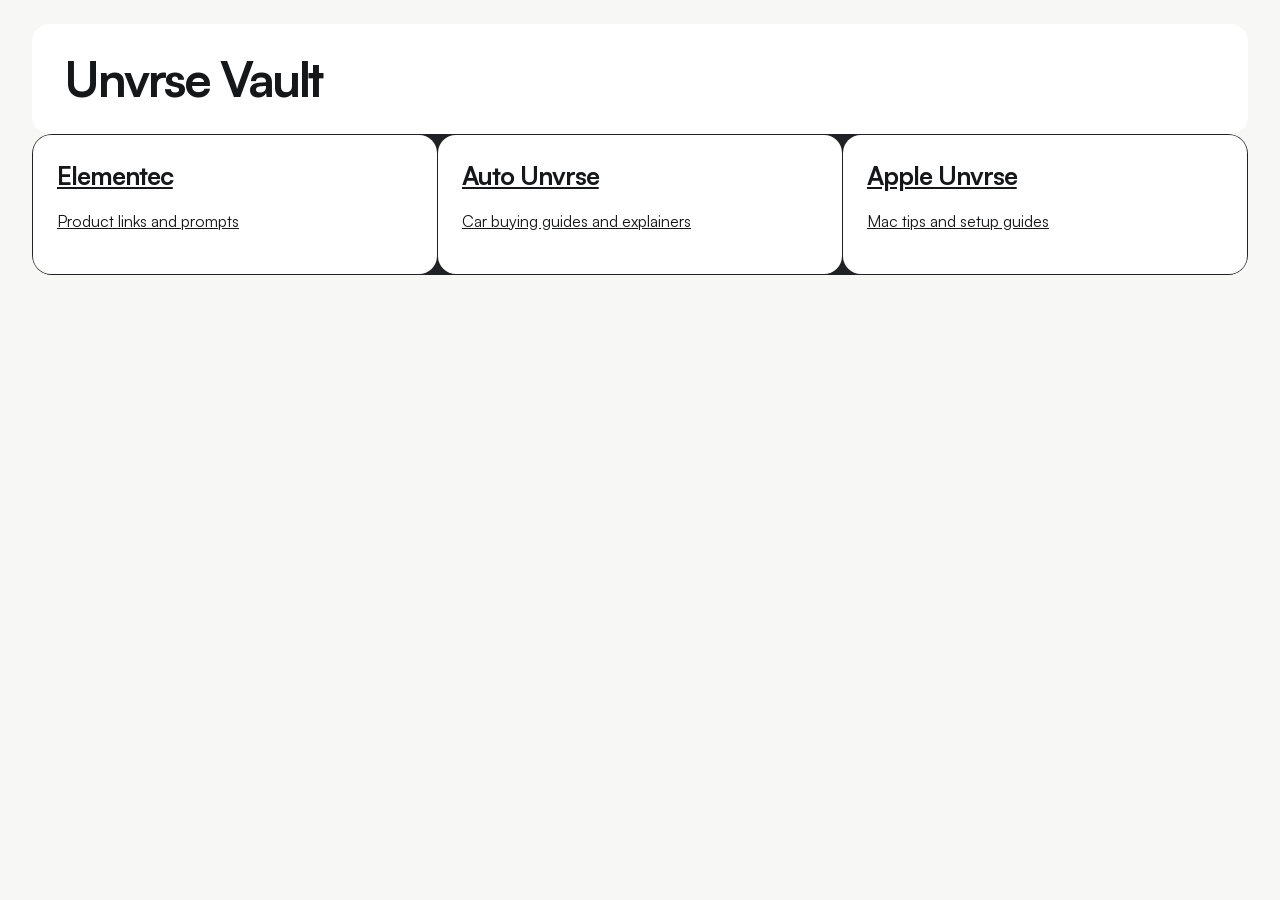
==== commit 4a4c29bd: "Launch Apple Unvrse Vault" ====
--- a/site/index.html
+++ b/site/index.html
@@ -3,7 +3,7 @@
 <head>
   <meta charset="utf-8">
   <meta name="viewport" content="width=device-width, initial-scale=1">
-  <meta name="description" content="Browse the Elementec and Auto Unvrse vaults.">
+  <meta name="description" content="Browse the Elementec, Auto Unvrse, and Apple Unvrse vaults.">
   <title>Unvrse Vault</title>
   <script src="./legacy-root.js"></script>
   <link rel="stylesheet" href="./styles.css?v=reel-folders-1">
@@ -22,6 +22,10 @@
         <h2>Auto Unvrse</h2>
         <p>Car buying guides and explainers</p>
       </a>
+      <a class="card" href="./apple/">
+        <h2>Apple Unvrse</h2>
+        <p>Mac tips and setup guides</p>
+      </a>
     </nav>
   </main>
 </body>
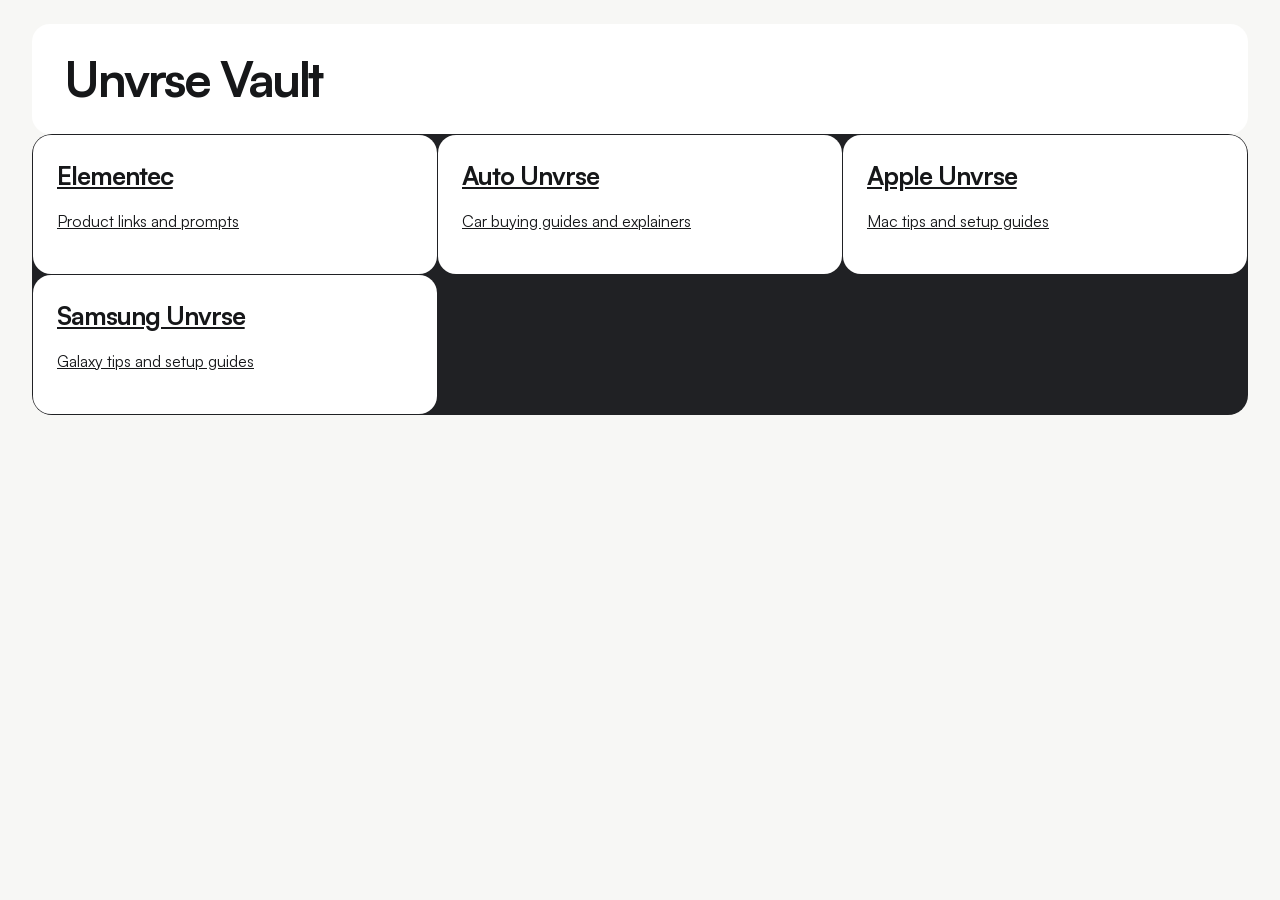
==== commit 6789b8fb: "Launch Samsung Unvrse Vault" ====
--- a/site/index.html
+++ b/site/index.html
@@ -3,7 +3,7 @@
 <head>
   <meta charset="utf-8">
   <meta name="viewport" content="width=device-width, initial-scale=1">
-  <meta name="description" content="Browse the Elementec, Auto Unvrse, and Apple Unvrse vaults.">
+  <meta name="description" content="Browse the Elementec, Auto Unvrse, Apple Unvrse, and Samsung Unvrse vaults.">
   <title>Unvrse Vault</title>
   <script src="./legacy-root.js"></script>
   <link rel="stylesheet" href="./styles.css?v=reel-folders-1">
@@ -26,6 +26,10 @@
         <h2>Apple Unvrse</h2>
         <p>Mac tips and setup guides</p>
       </a>
+      <a class="card" href="./samsung/">
+        <h2>Samsung Unvrse</h2>
+        <p>Galaxy tips and setup guides</p>
+      </a>
     </nav>
   </main>
 </body>
